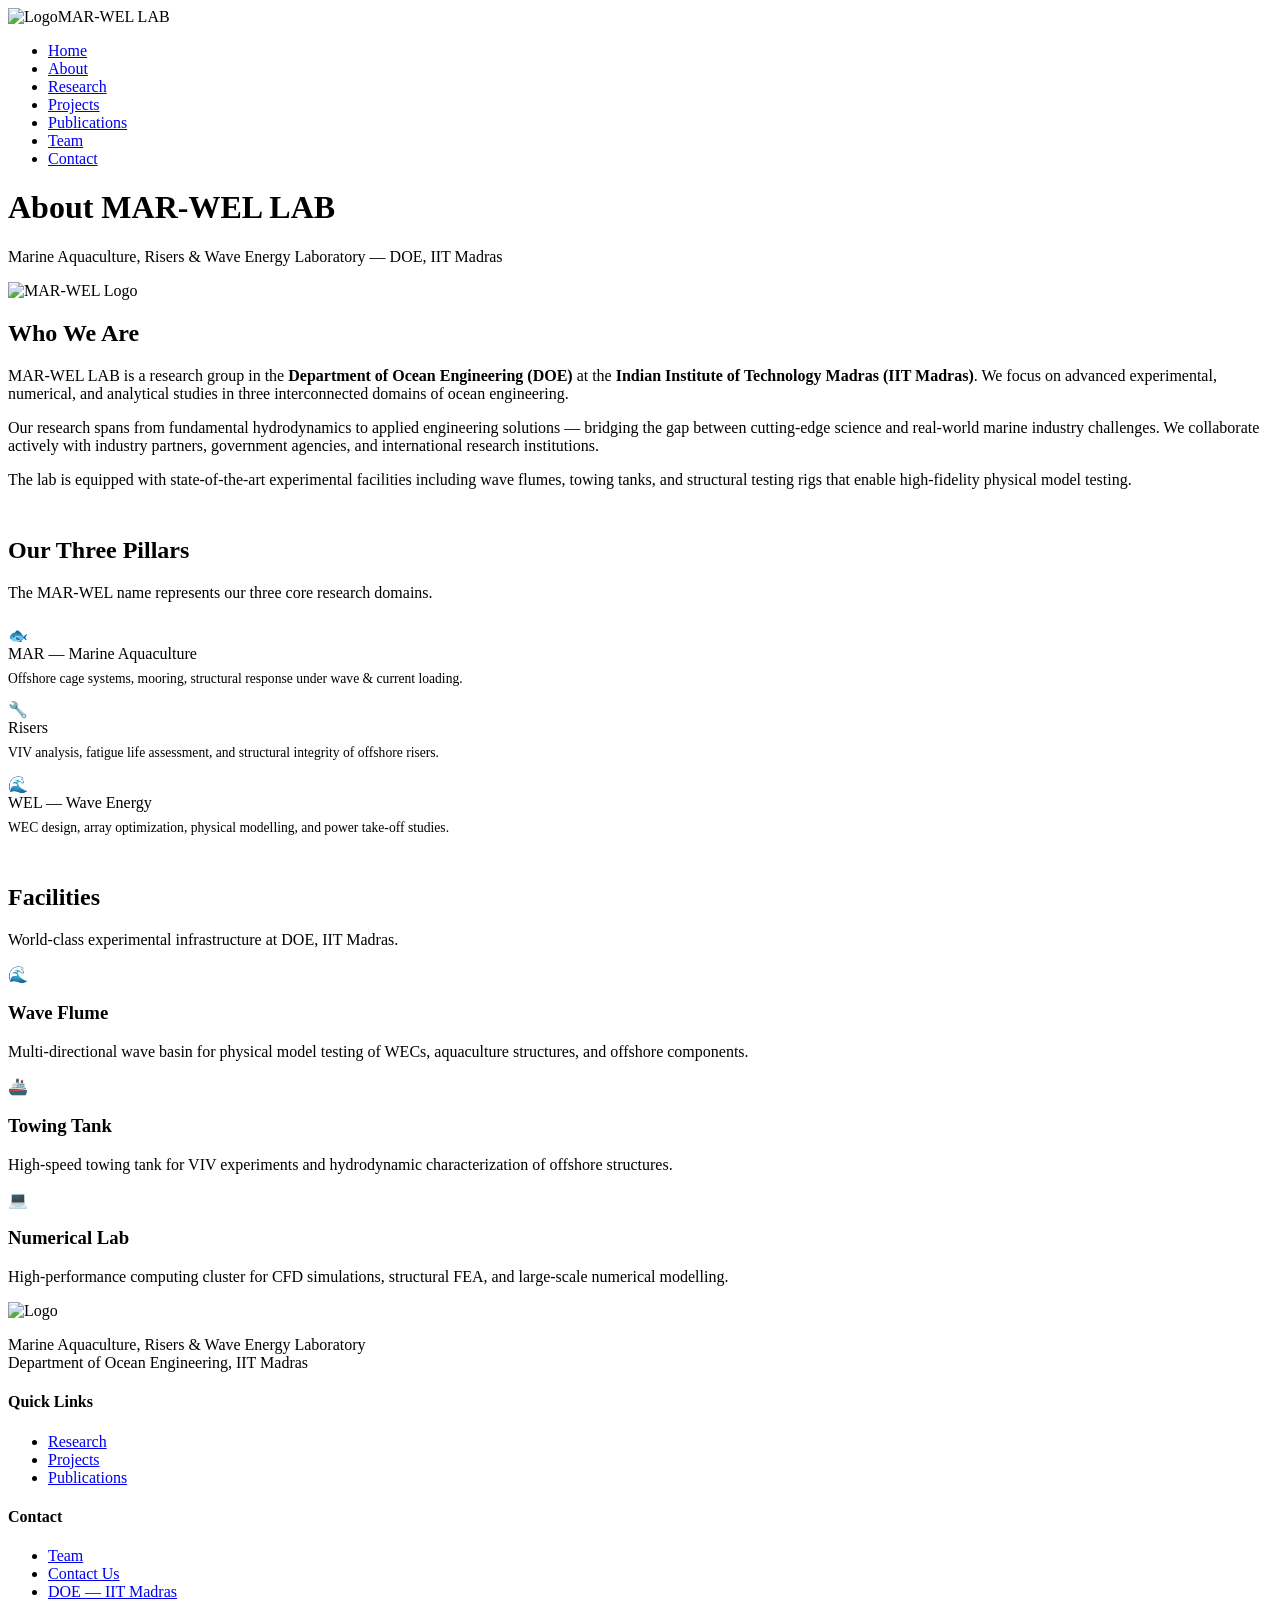
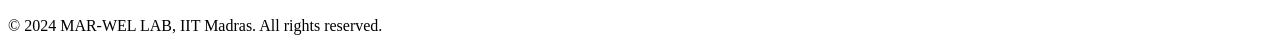
==== about.html @ 02147106 "Add files via upload" ====
<!DOCTYPE html>
<html lang="en">
<head>
  <meta charset="UTF-8" /><meta name="viewport" content="width=device-width, initial-scale=1.0" />
  <title>About | MAR-WEL LAB</title>
  <link rel="icon" href="images/marwel_logo.png" />
  <link rel="preconnect" href="https://fonts.googleapis.com" />
  <link href="https://fonts.googleapis.com/css2?family=Merriweather:wght@400;700&family=Inter:wght@400;500;600&display=swap" rel="stylesheet" />
  <link rel="stylesheet" href="css/style.css" />
</head>
<body>
<nav class="navbar">
  <div class="navbar-brand"><img src="images/marwel_logo.png" alt="Logo" /><span>MAR-WEL LAB</span></div>
  <ul class="nav-links">
    <li><a href="index.html">Home</a></li><li><a href="about.html">About</a></li>
    <li><a href="research.html">Research</a></li><li><a href="projects.html">Projects</a></li>
    <li><a href="publications.html">Publications</a></li><li><a href="team.html">Team</a></li>
    <li><a href="contact.html">Contact</a></li>
  </ul>
  <div class="hamburger"><span></span><span></span><span></span></div>
</nav>

<div class="page-header">
  <h1>About MAR-WEL LAB</h1>
  <p>Marine Aquaculture, Risers &amp; Wave Energy Laboratory — DOE, IIT Madras</p>
</div>

<section class="section">
  <div class="container">
    <div class="about-grid">
      <div><img src="images/marwel_logo.png" alt="MAR-WEL Logo" class="about-logo" /></div>
      <div class="about-text">
        <h2>Who We Are</h2>
        <p>MAR-WEL LAB is a research group in the <strong>Department of Ocean Engineering (DOE)</strong> at the <strong>Indian Institute of Technology Madras (IIT Madras)</strong>. We focus on advanced experimental, numerical, and analytical studies in three interconnected domains of ocean engineering.</p>
        <p>Our research spans from fundamental hydrodynamics to applied engineering solutions — bridging the gap between cutting-edge science and real-world marine industry challenges. We collaborate actively with industry partners, government agencies, and international research institutions.</p>
        <p>The lab is equipped with state-of-the-art experimental facilities including wave flumes, towing tanks, and structural testing rigs that enable high-fidelity physical model testing.</p>
      </div>
    </div>

    <div style="margin-top:3rem;">
      <h2 class="section-title">Our Three Pillars</h2>
      <p class="section-intro">The MAR-WEL name represents our three core research domains.</p>
      <div class="pillars" style="grid-template-columns:repeat(3,1fr);gap:1.5rem;margin-top:1.5rem;">
        <div class="pillar">
          <div class="pillar-icon">🐟</div>
          <div class="pillar-name">MAR — Marine Aquaculture</div>
          <p style="font-size:0.85rem;color:var(--mid-gray);margin-top:0.5rem;">Offshore cage systems, mooring, structural response under wave &amp; current loading.</p>
        </div>
        <div class="pillar">
          <div class="pillar-icon">🔧</div>
          <div class="pillar-name">Risers</div>
          <p style="font-size:0.85rem;color:var(--mid-gray);margin-top:0.5rem;">VIV analysis, fatigue life assessment, and structural integrity of offshore risers.</p>
        </div>
        <div class="pillar">
          <div class="pillar-icon">🌊</div>
          <div class="pillar-name">WEL — Wave Energy</div>
          <p style="font-size:0.85rem;color:var(--mid-gray);margin-top:0.5rem;">WEC design, array optimization, physical modelling, and power take-off studies.</p>
        </div>
      </div>
    </div>

    <div style="margin-top:3rem;">
      <h2 class="section-title">Facilities</h2>
      <p class="section-intro">World-class experimental infrastructure at DOE, IIT Madras.</p>
      <div class="cards">
        <div class="card"><div class="card-icon">🌊</div><h3>Wave Flume</h3><p>Multi-directional wave basin for physical model testing of WECs, aquaculture structures, and offshore components.</p></div>
        <div class="card"><div class="card-icon">🚢</div><h3>Towing Tank</h3><p>High-speed towing tank for VIV experiments and hydrodynamic characterization of offshore structures.</p></div>
        <div class="card"><div class="card-icon">💻</div><h3>Numerical Lab</h3><p>High-performance computing cluster for CFD simulations, structural FEA, and large-scale numerical modelling.</p></div>
      </div>
    </div>
  </div>
</section>

<footer>
  <div class="footer-inner">
    <div class="footer-brand"><img src="images/marwel_logo.png" alt="Logo" /><p>Marine Aquaculture, Risers &amp; Wave Energy Laboratory<br />Department of Ocean Engineering, IIT Madras</p></div>
    <div class="footer-col"><h4>Quick Links</h4><ul><li><a href="research.html">Research</a></li><li><a href="projects.html">Projects</a></li><li><a href="publications.html">Publications</a></li></ul></div>
    <div class="footer-col"><h4>Contact</h4><ul><li><a href="team.html">Team</a></li><li><a href="contact.html">Contact Us</a></li><li><a href="https://doe.iitm.ac.in" target="_blank">DOE — IIT Madras</a></li></ul></div>
  </div>
  <div class="footer-bottom">© 2024 MAR-WEL LAB, IIT Madras. All rights reserved.</div>
</footer>
<script src="js/script.js"></script>
</body>
</html>
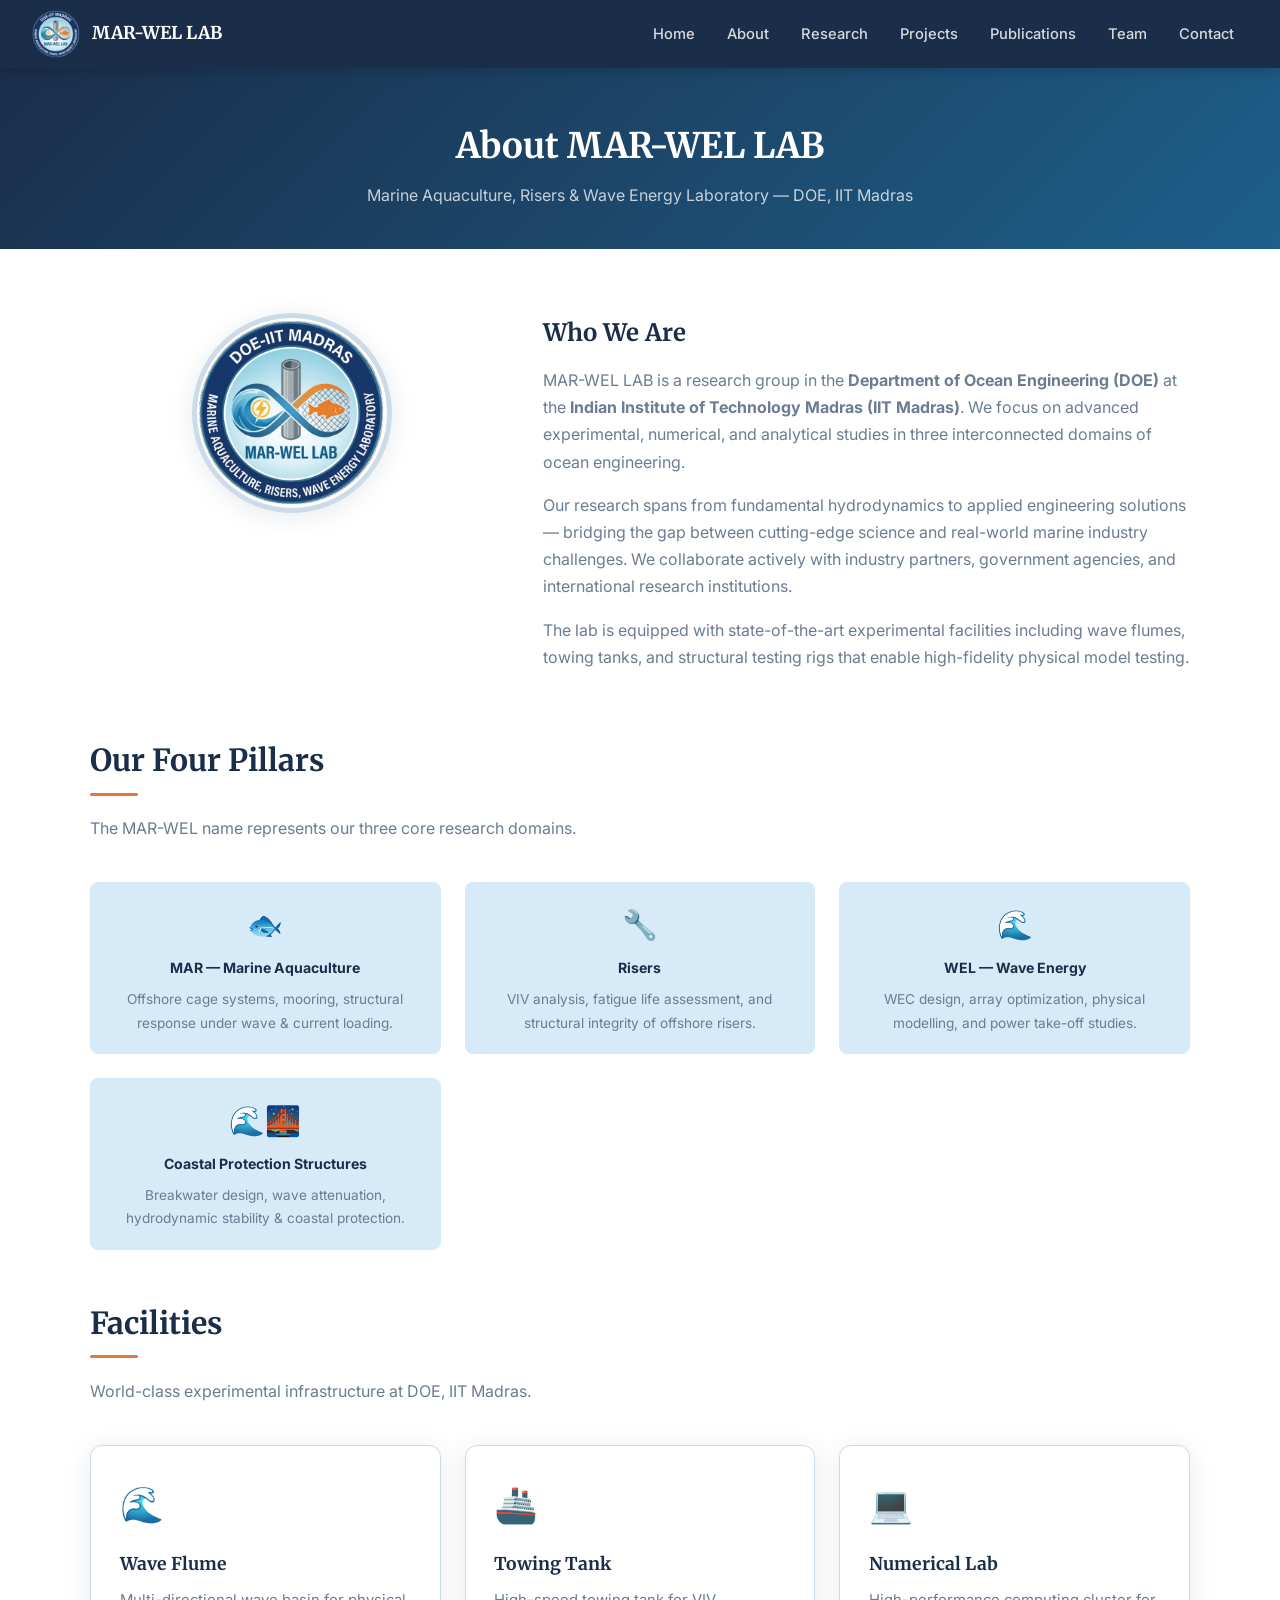
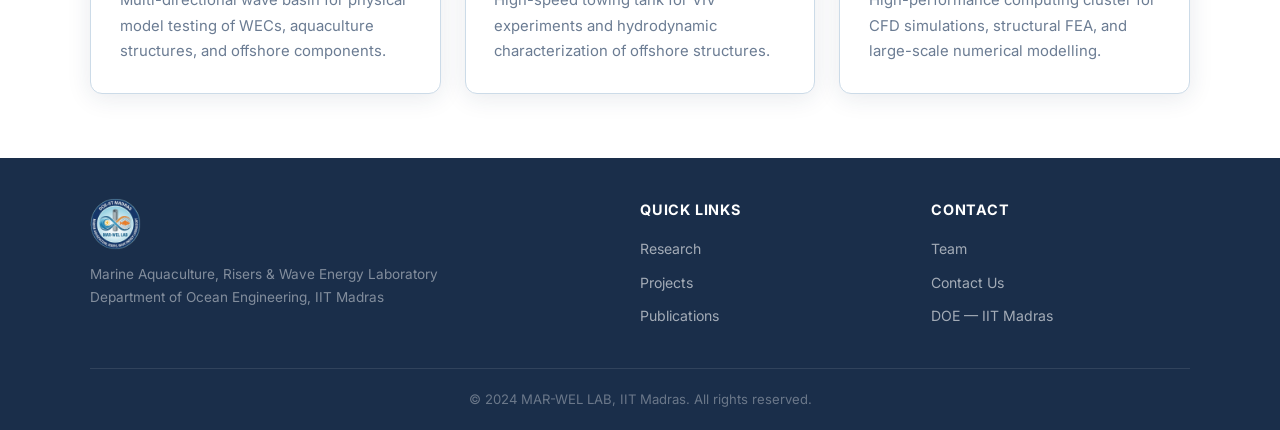
==== commit 42d7ccf7: "Update about.html" ====
--- a/about.html
+++ b/about.html
@@ -38,7 +38,7 @@
     </div>
 
     <div style="margin-top:3rem;">
-      <h2 class="section-title">Our Three Pillars</h2>
+      <h2 class="section-title">Our Four Pillars</h2>
       <p class="section-intro">The MAR-WEL name represents our three core research domains.</p>
       <div class="pillars" style="grid-template-columns:repeat(3,1fr);gap:1.5rem;margin-top:1.5rem;">
         <div class="pillar">
@@ -55,6 +55,11 @@
           <div class="pillar-icon">🌊</div>
           <div class="pillar-name">WEL — Wave Energy</div>
           <p style="font-size:0.85rem;color:var(--mid-gray);margin-top:0.5rem;">WEC design, array optimization, physical modelling, and power take-off studies.</p>
+        </div>
+        <div class="pillar">
+          <div class="pillar-icon">🌊🌉</div>
+          <div class="pillar-name">Coastal Protection Structures</div>
+          <p style="font-size:0.85rem;color:var(--mid-gray);margin-top:0.5rem;">Breakwater design, wave attenuation, hydrodynamic stability &amp; coastal protection.</p>
         </div>
       </div>
     </div>
--- a/css/style.css
+++ b/css/style.css
@@ -0,0 +1,119 @@
+/* =============================================
+   MAR-WEL LAB — IIT Madras
+   ============================================= */
+:root {
+  --navy: #1a2e4a; --ocean: #1e5f8a; --aqua: #d6eaf8;
+  --accent: #e07b39; --white: #ffffff; --light-gray: #f4f7fb;
+  --mid-gray: #6b7c93; --text: #1a2e4a; --border: #ccdbe8;
+  --font-head: 'Merriweather', Georgia, serif;
+  --font-body: 'Inter', 'Segoe UI', sans-serif;
+  --radius: 8px; --shadow: 0 4px 24px rgba(26,46,74,0.10); --transition: 0.22s ease;
+}
+*, *::before, *::after { box-sizing: border-box; margin: 0; padding: 0; }
+html { scroll-behavior: smooth; }
+body { font-family: var(--font-body); color: var(--text); background: var(--white); line-height: 1.7; font-size: 16px; }
+img { max-width: 100%; display: block; }
+a { color: var(--ocean); text-decoration: none; transition: color var(--transition); }
+a:hover { color: var(--accent); }
+.navbar { position: sticky; top: 0; z-index: 1000; background: var(--navy); display: flex; align-items: center; justify-content: space-between; padding: 0 2rem; height: 68px; box-shadow: 0 2px 12px rgba(0,0,0,0.18); }
+.navbar-brand { display: flex; align-items: center; gap: 12px; }
+.navbar-brand img { height: 48px; width: 48px; border-radius: 50%; object-fit: cover; }
+.navbar-brand span { color: var(--white); font-family: var(--font-head); font-size: 1.1rem; font-weight: 700; }
+.nav-links { display: flex; gap: 0.2rem; list-style: none; }
+.nav-links a { color: rgba(255,255,255,0.82); padding: 0.45rem 0.9rem; border-radius: var(--radius); font-size: 0.92rem; font-weight: 500; transition: background var(--transition), color var(--transition); }
+.nav-links a:hover, .nav-links a.active { background: var(--ocean); color: var(--white); }
+.hamburger { display: none; flex-direction: column; gap: 5px; cursor: pointer; }
+.hamburger span { width: 25px; height: 2px; background: var(--white); border-radius: 2px; }
+.hero { background: linear-gradient(135deg, var(--navy) 0%, var(--ocean) 60%, #2980b9 100%); color: var(--white); padding: 5rem 2rem 4rem; text-align: center; position: relative; overflow: hidden; }
+.hero-logo { width: 120px; height: 120px; border-radius: 50%; margin: 0 auto 1.5rem; border: 4px solid rgba(255,255,255,0.3); box-shadow: 0 8px 32px rgba(0,0,0,0.25); }
+.hero h1 { font-family: var(--font-head); font-size: clamp(2rem, 5vw, 3.2rem); font-weight: 700; margin-bottom: 0.5rem; }
+.hero .subtitle { font-size: 1.1rem; opacity: 0.85; margin-bottom: 0.5rem; }
+.hero .tagline { font-size: 0.95rem; opacity: 0.65; font-style: italic; margin-bottom: 2rem; }
+.hero-badges { display: flex; gap: 1rem; justify-content: center; flex-wrap: wrap; }
+.badge { background: rgba(255,255,255,0.13); border: 1px solid rgba(255,255,255,0.25); color: var(--white); padding: 0.4rem 1.1rem; border-radius: 20px; font-size: 0.85rem; font-weight: 500; }
+.section { padding: 4rem 2rem; }
+.section-alt { background: var(--light-gray); }
+.container { max-width: 1100px; margin: 0 auto; }
+.section-title { font-family: var(--font-head); font-size: 1.9rem; color: var(--navy); margin-bottom: 0.4rem; position: relative; display: inline-block; }
+.section-title::after { content: ''; display: block; width: 48px; height: 3px; background: var(--accent); margin-top: 6px; border-radius: 2px; }
+.section-intro { color: var(--mid-gray); margin-bottom: 2.5rem; margin-top: 0.8rem; max-width: 640px; font-size: 1rem; }
+.cards { display: grid; grid-template-columns: repeat(auto-fit, minmax(280px, 1fr)); gap: 1.5rem; }
+.card { background: var(--white); border-radius: 12px; padding: 1.8rem; box-shadow: var(--shadow); border: 1px solid var(--border); transition: transform var(--transition), box-shadow var(--transition); }
+.card:hover { transform: translateY(-4px); box-shadow: 0 8px 32px rgba(26,46,74,0.16); }
+.card-icon { font-size: 2.2rem; margin-bottom: 1rem; }
+.card h3 { font-family: var(--font-head); font-size: 1.1rem; color: var(--navy); margin-bottom: 0.5rem; }
+.card p { color: var(--mid-gray); font-size: 0.93rem; }
+.stats-bar { background: var(--ocean); color: var(--white); padding: 2.5rem 2rem; }
+.stats-grid { display: grid; grid-template-columns: repeat(auto-fit, minmax(150px, 1fr)); gap: 1.5rem; max-width: 1100px; margin: 0 auto; text-align: center; }
+.stat-num { font-family: var(--font-head); font-size: 2.6rem; font-weight: 700; color: var(--white); }
+.stat-label { font-size: 0.88rem; opacity: 0.78; margin-top: 0.2rem; text-transform: uppercase; letter-spacing: 1px; }
+.team-grid { display: grid; grid-template-columns: repeat(auto-fit, minmax(200px, 1fr)); gap: 1.5rem; }
+.team-card { text-align: center; background: var(--white); border-radius: 12px; padding: 1.8rem 1.2rem; box-shadow: var(--shadow); border: 1px solid var(--border); transition: transform var(--transition); }
+.team-card:hover { transform: translateY(-4px); }
+.team-avatar { width: 90px; height: 90px; border-radius: 50%; background: var(--aqua); margin: 0 auto 1rem; display: flex; align-items: center; justify-content: center; font-size: 2rem; border: 3px solid var(--ocean); overflow: hidden; }
+.team-avatar img { width: 100%; height: 100%; object-fit: cover; }
+.team-name { font-family: var(--font-head); font-size: 1rem; color: var(--navy); font-weight: 700; }
+.team-role { font-size: 0.82rem; color: var(--mid-gray); margin-top: 0.25rem; }
+.team-email { font-size: 0.8rem; color: var(--ocean); margin-top: 0.4rem; }
+.pub-list { display: flex; flex-direction: column; gap: 1.2rem; }
+.pub-item { background: var(--white); border-left: 4px solid var(--ocean); padding: 1.2rem 1.5rem; border-radius: 0 var(--radius) var(--radius) 0; box-shadow: var(--shadow); }
+.pub-item:hover { border-left-color: var(--accent); }
+.pub-title { font-weight: 600; color: var(--navy); margin-bottom: 0.3rem; font-size: 0.97rem; }
+.pub-authors { color: var(--mid-gray); font-size: 0.85rem; }
+.pub-journal { color: var(--ocean); font-size: 0.85rem; font-style: italic; }
+.pub-year { display: inline-block; background: var(--aqua); color: var(--ocean); padding: 0.15rem 0.6rem; border-radius: 10px; font-size: 0.78rem; font-weight: 600; margin-top: 0.4rem; }
+.project-card { background: var(--white); border-radius: 12px; padding: 1.8rem; box-shadow: var(--shadow); border: 1px solid var(--border); margin-bottom: 1.2rem; display: flex; gap: 1.5rem; align-items: flex-start; transition: transform var(--transition); }
+.project-card:hover { transform: translateY(-3px); }
+.project-num { font-family: var(--font-head); font-size: 2rem; font-weight: 700; color: var(--aqua); min-width: 50px; line-height: 1; }
+.project-body h3 { font-family: var(--font-head); color: var(--navy); margin-bottom: 0.4rem; }
+.project-body p { color: var(--mid-gray); font-size: 0.92rem; }
+.project-tag { display: inline-block; background: var(--aqua); color: var(--ocean); padding: 0.15rem 0.7rem; border-radius: 10px; font-size: 0.78rem; font-weight: 600; margin-top: 0.5rem; margin-right: 0.3rem; }
+.contact-grid { display: grid; grid-template-columns: 1fr 1fr; gap: 2rem; }
+.contact-info h3 { font-family: var(--font-head); color: var(--navy); margin-bottom: 1rem; }
+.contact-item { display: flex; gap: 0.8rem; align-items: flex-start; margin-bottom: 1rem; }
+.contact-icon { font-size: 1.3rem; margin-top: 0.1rem; }
+.contact-text p { color: var(--mid-gray); font-size: 0.92rem; }
+.contact-text strong { color: var(--navy); }
+.contact-form { background: var(--white); border-radius: 12px; padding: 2rem; box-shadow: var(--shadow); border: 1px solid var(--border); }
+.form-group { margin-bottom: 1.2rem; }
+.form-group label { display: block; font-size: 0.88rem; font-weight: 600; color: var(--navy); margin-bottom: 0.4rem; }
+.form-group input, .form-group textarea, .form-group select { width: 100%; padding: 0.7rem 1rem; border: 1px solid var(--border); border-radius: var(--radius); font-family: var(--font-body); font-size: 0.95rem; color: var(--text); background: var(--white); }
+.form-group input:focus, .form-group textarea:focus { outline: none; border-color: var(--ocean); box-shadow: 0 0 0 3px rgba(30,95,138,0.1); }
+.form-group textarea { min-height: 130px; resize: vertical; }
+.btn { background: var(--ocean); color: var(--white); border: none; padding: 0.75rem 2rem; border-radius: var(--radius); font-size: 0.95rem; font-weight: 600; cursor: pointer; transition: background var(--transition), transform var(--transition); font-family: var(--font-body); }
+.btn:hover { background: var(--navy); transform: translateY(-1px); }
+.page-header { background: linear-gradient(135deg, var(--navy) 0%, var(--ocean) 100%); color: var(--white); padding: 3rem 2rem 2.5rem; text-align: center; }
+.page-header h1 { font-family: var(--font-head); font-size: 2.2rem; margin-bottom: 0.4rem; }
+.page-header p { opacity: 0.75; font-size: 1rem; }
+.about-grid { display: grid; grid-template-columns: 1fr 1.6fr; gap: 3rem; align-items: start; }
+.about-logo { border-radius: 50%; width: 200px; height: 200px; margin: 0 auto; border: 5px solid var(--border); box-shadow: var(--shadow); }
+.about-text h2 { font-family: var(--font-head); color: var(--navy); margin-bottom: 0.8rem; }
+.about-text p { color: var(--mid-gray); margin-bottom: 1rem; }
+.pillars { display: grid; grid-template-columns: 1fr 1fr 1fr; gap: 1rem; margin-top: 1.5rem; }
+.pillar { text-align: center; padding: 1.2rem; background: var(--aqua); border-radius: var(--radius); }
+.pillar-icon { font-size: 1.8rem; }
+.pillar-name { font-weight: 700; color: var(--navy); font-size: 0.88rem; margin-top: 0.4rem; }
+.research-area { background: var(--white); border-radius: 12px; padding: 2rem; box-shadow: var(--shadow); border: 1px solid var(--border); margin-bottom: 1.5rem; }
+.research-area h3 { font-family: var(--font-head); color: var(--navy); margin-bottom: 0.5rem; display: flex; align-items: center; gap: 0.6rem; }
+.research-area ul { padding-left: 1.2rem; color: var(--mid-gray); font-size: 0.93rem; }
+.research-area ul li { margin-bottom: 0.3rem; }
+footer { background: var(--navy); color: rgba(255,255,255,0.7); padding: 2.5rem 2rem 1.2rem; }
+.footer-inner { max-width: 1100px; margin: 0 auto; display: grid; grid-template-columns: 2fr 1fr 1fr; gap: 2rem; padding-bottom: 2rem; border-bottom: 1px solid rgba(255,255,255,0.1); }
+.footer-brand img { height: 52px; border-radius: 50%; margin-bottom: 0.8rem; }
+.footer-brand p { font-size: 0.85rem; opacity: 0.65; }
+.footer-col h4 { color: var(--white); font-size: 0.9rem; font-weight: 700; margin-bottom: 0.8rem; text-transform: uppercase; letter-spacing: 0.8px; }
+.footer-col ul { list-style: none; }
+.footer-col ul li { margin-bottom: 0.4rem; }
+.footer-col ul li a { color: rgba(255,255,255,0.6); font-size: 0.88rem; transition: color var(--transition); }
+.footer-col ul li a:hover { color: var(--white); }
+.footer-bottom { max-width: 1100px; margin: 1.2rem auto 0; text-align: center; font-size: 0.82rem; opacity: 0.5; }
+@media (max-width: 768px) {
+  .hamburger { display: flex; }
+  .nav-links { display: none; flex-direction: column; position: absolute; top: 68px; left: 0; right: 0; background: var(--navy); padding: 1rem; gap: 0.3rem; }
+  .nav-links.open { display: flex; }
+  .contact-grid, .about-grid, .footer-inner, .pillars { grid-template-columns: 1fr; }
+  .project-card { flex-direction: column; }
+}
+@media (max-width: 480px) {
+  .hero, .section, .stats-bar { padding: 2.5rem 1.2rem; }
+}
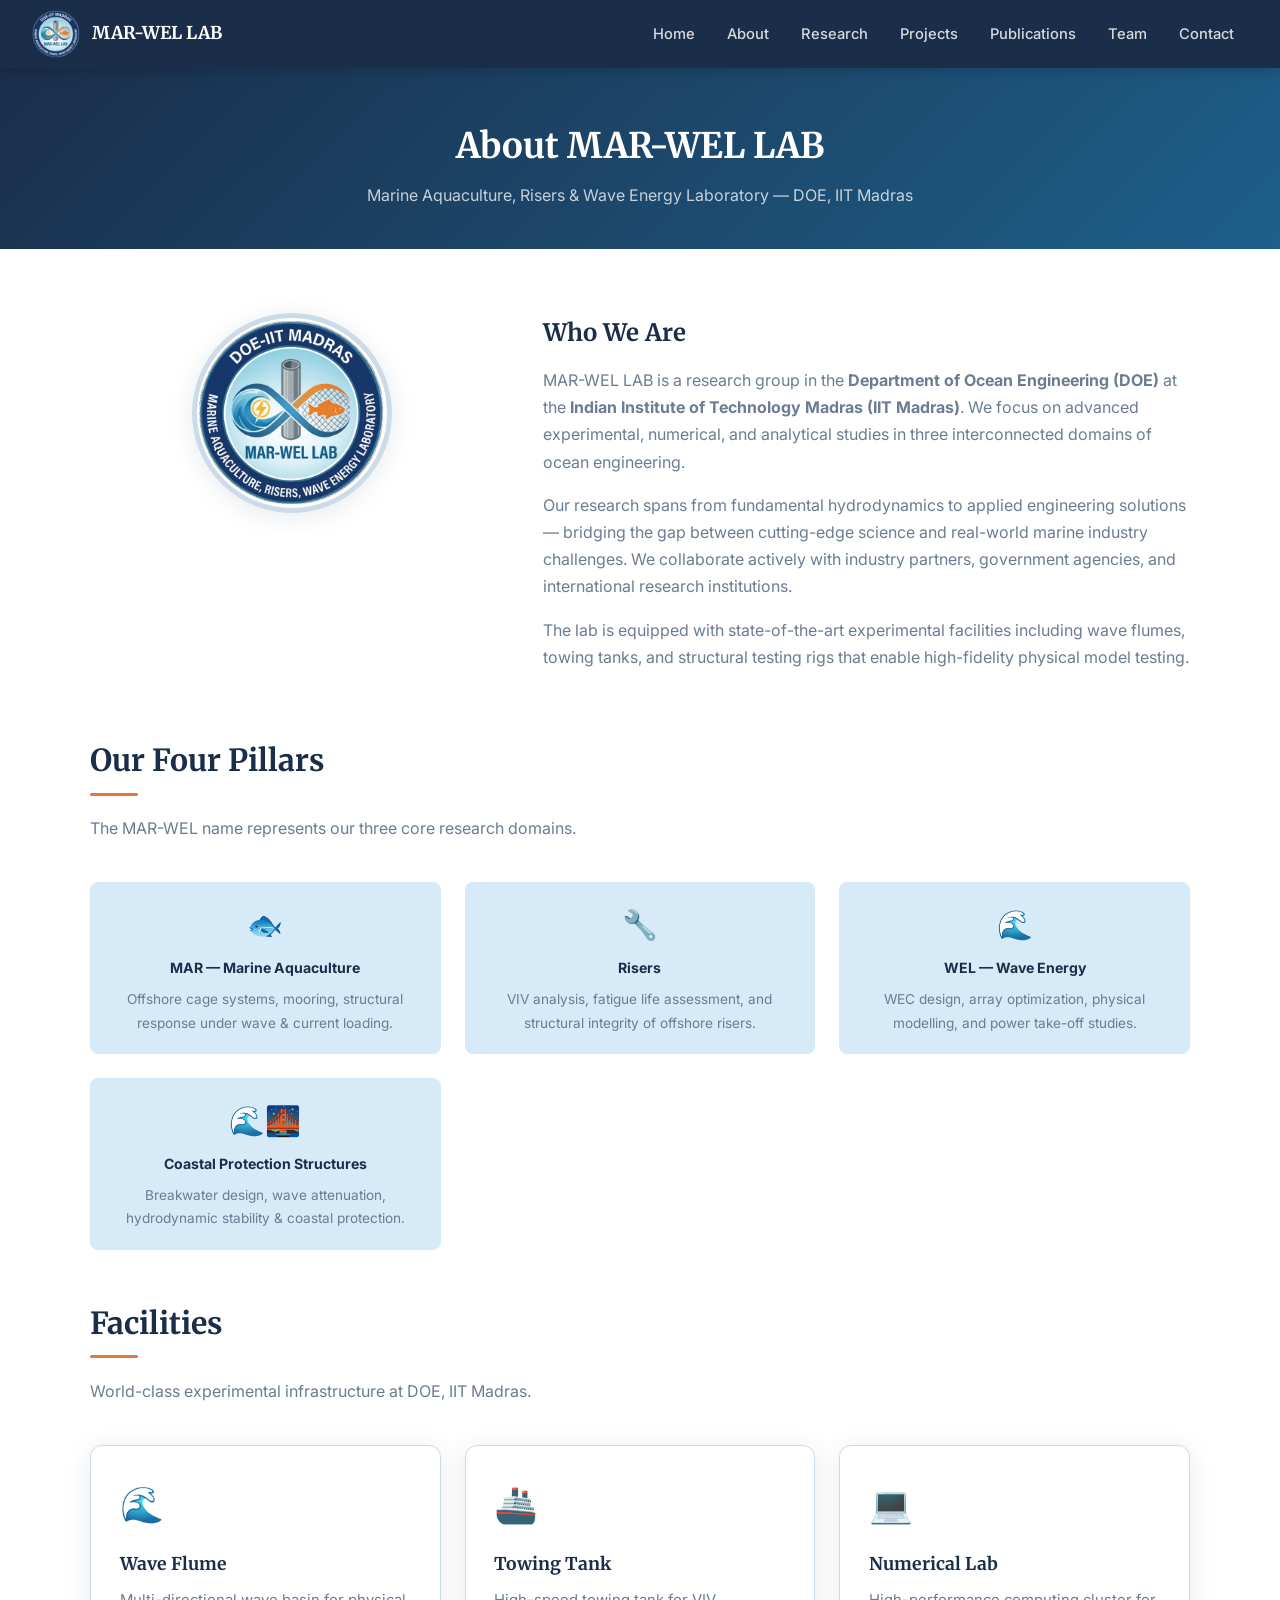
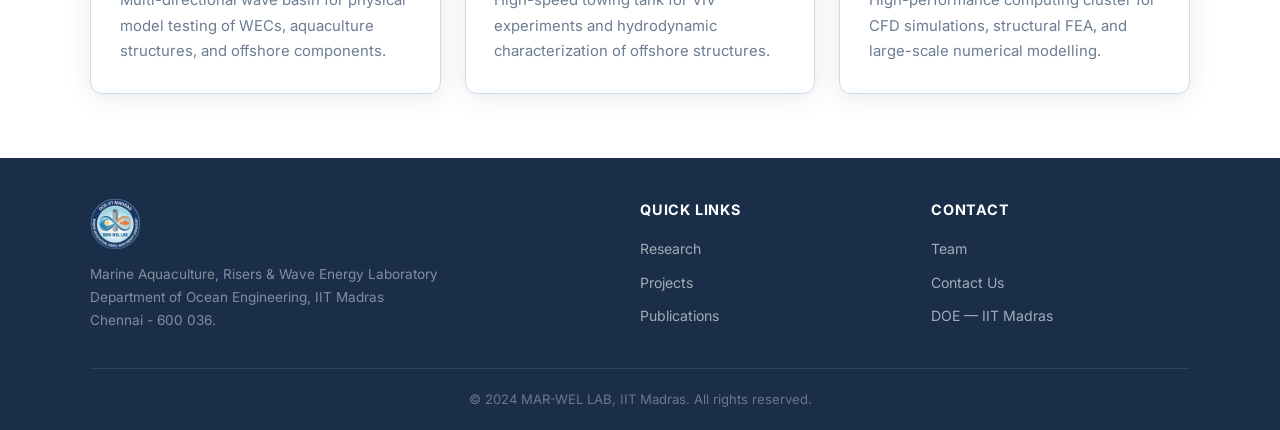
==== commit 04784334: "Update about.html" ====
--- a/about.html
+++ b/about.html
@@ -78,7 +78,7 @@
 
 <footer>
   <div class="footer-inner">
-    <div class="footer-brand"><img src="images/marwel_logo.png" alt="Logo" /><p>Marine Aquaculture, Risers &amp; Wave Energy Laboratory<br />Department of Ocean Engineering, IIT Madras</p></div>
+    <div class="footer-brand"><img src="images/marwel_logo.png" alt="Logo" /><p>Marine Aquaculture, Risers &amp; Wave Energy Laboratory<br />Department of Ocean Engineering, IIT Madras<br />Chennai - 600 036.</p></div>
     <div class="footer-col"><h4>Quick Links</h4><ul><li><a href="research.html">Research</a></li><li><a href="projects.html">Projects</a></li><li><a href="publications.html">Publications</a></li></ul></div>
     <div class="footer-col"><h4>Contact</h4><ul><li><a href="team.html">Team</a></li><li><a href="contact.html">Contact Us</a></li><li><a href="https://doe.iitm.ac.in" target="_blank">DOE — IIT Madras</a></li></ul></div>
   </div>
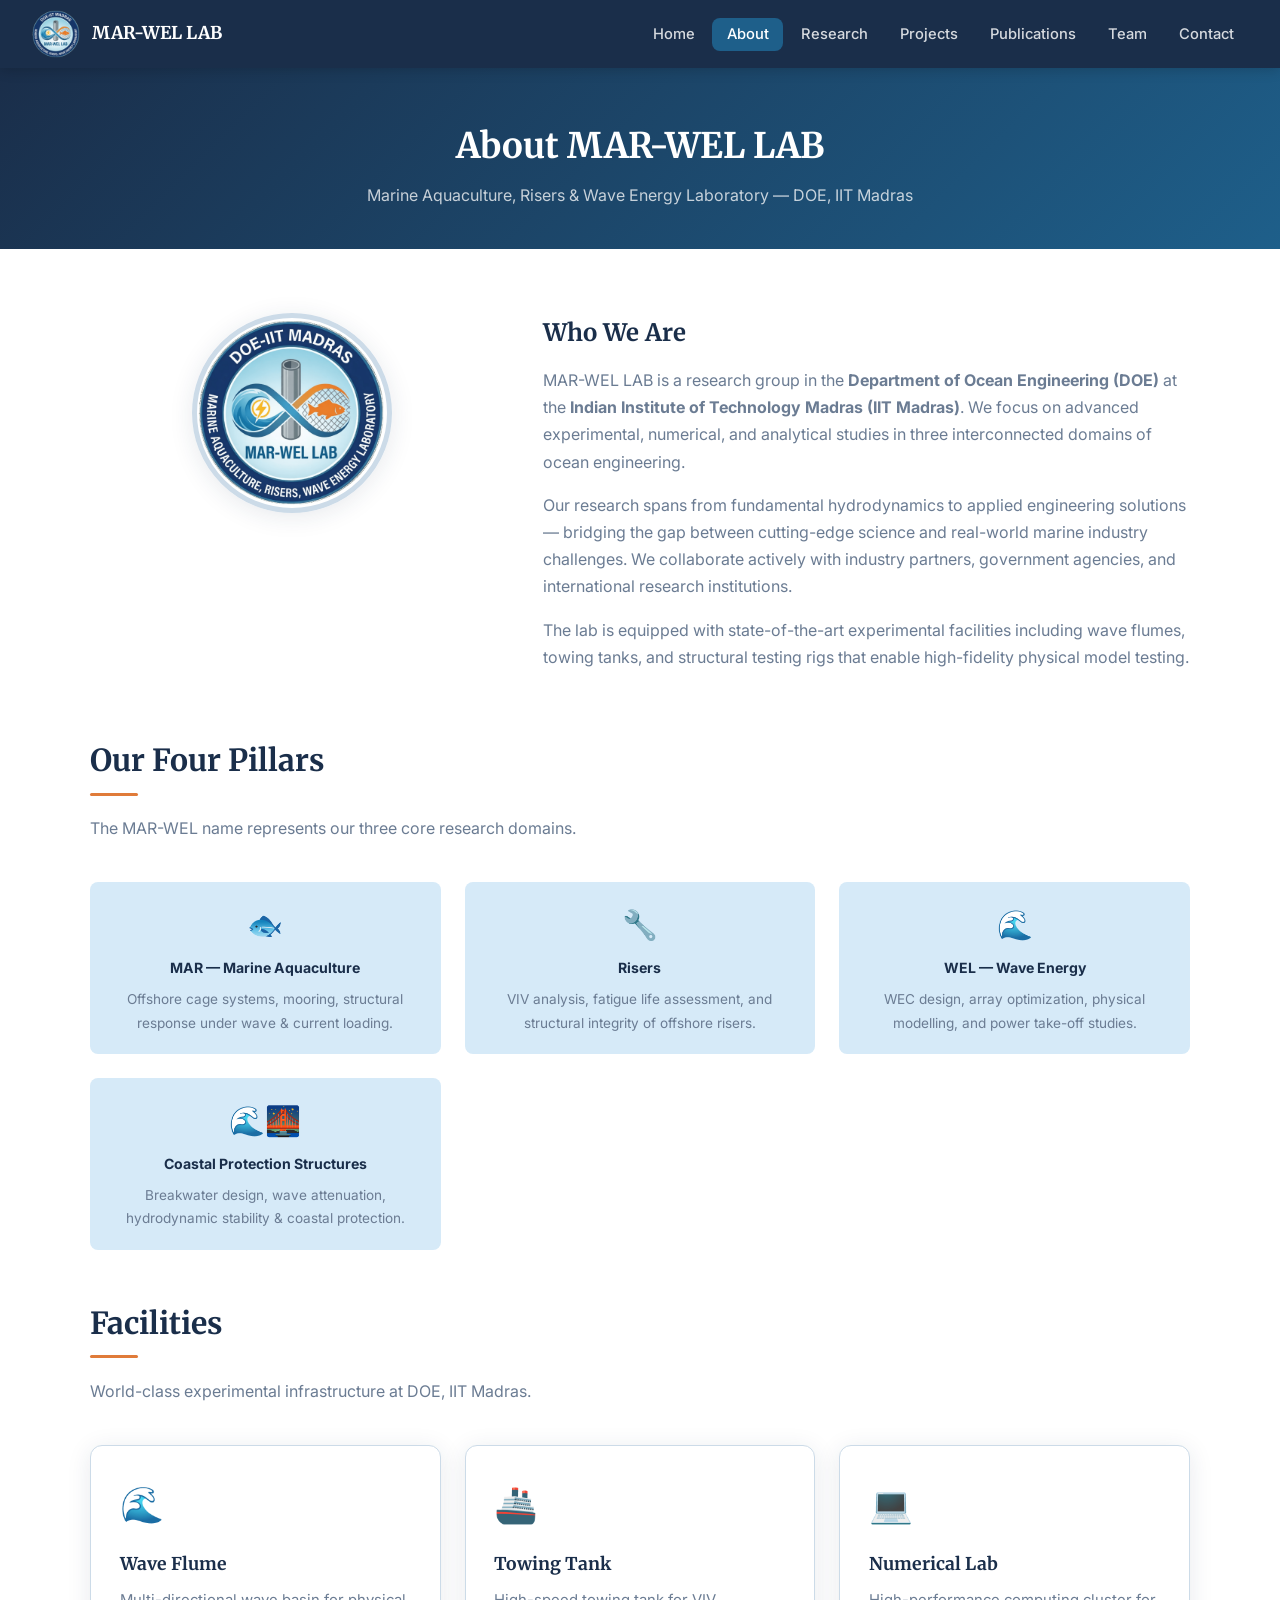
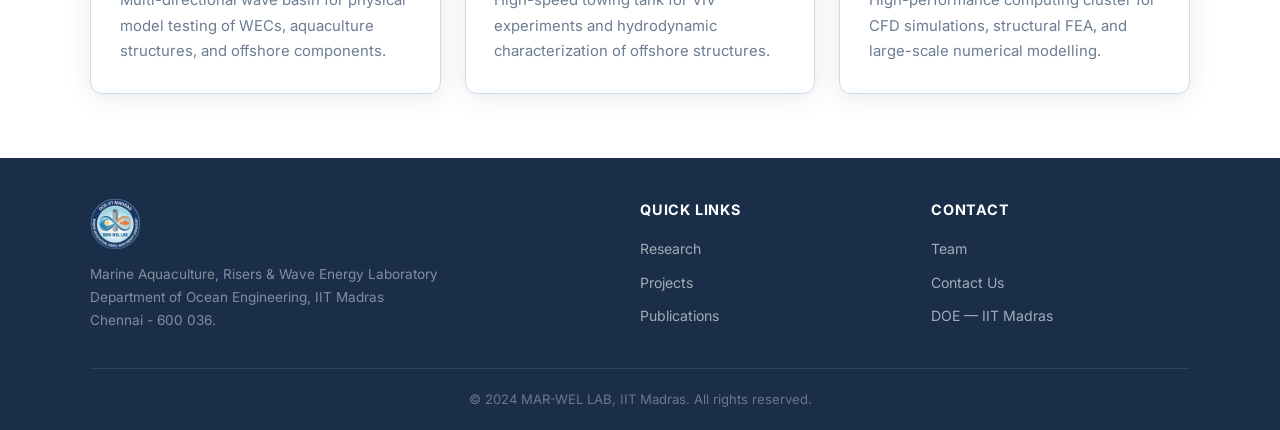
==== commit e4f39ecd: "Update about.html" ====
--- a/about.html
+++ b/about.html
@@ -84,6 +84,6 @@
   </div>
   <div class="footer-bottom">© 2024 MAR-WEL LAB, IIT Madras. All rights reserved.</div>
 </footer>
-<script src="js/script.js"></script>
+<script src="css/js/script.js"></script>
 </body>
 </html>
--- a/css/style.css
+++ b/css/style.css
@@ -117,3 +117,23 @@
 @media (max-width: 480px) {
   .hero, .section, .stats-bar { padding: 2.5rem 1.2rem; }
 }
+/* =============================================
+   DOI Button Styles
+   ============================================= */
+.pub-doi {
+  display: inline-block;
+  margin-top: 0.6rem;
+  padding: 0.35rem 0.8rem;
+  background: var(--ocean);        /* Using your existing color variable */
+  color: white;
+  border-radius: 6px;
+  text-decoration: none;
+  font-size: 0.85rem;
+  font-weight: 500;
+  transition: var(--transition);
+}
+
+.pub-doi:hover {
+  background: var(--navy);
+  transform: translateY(-1px);
+}
